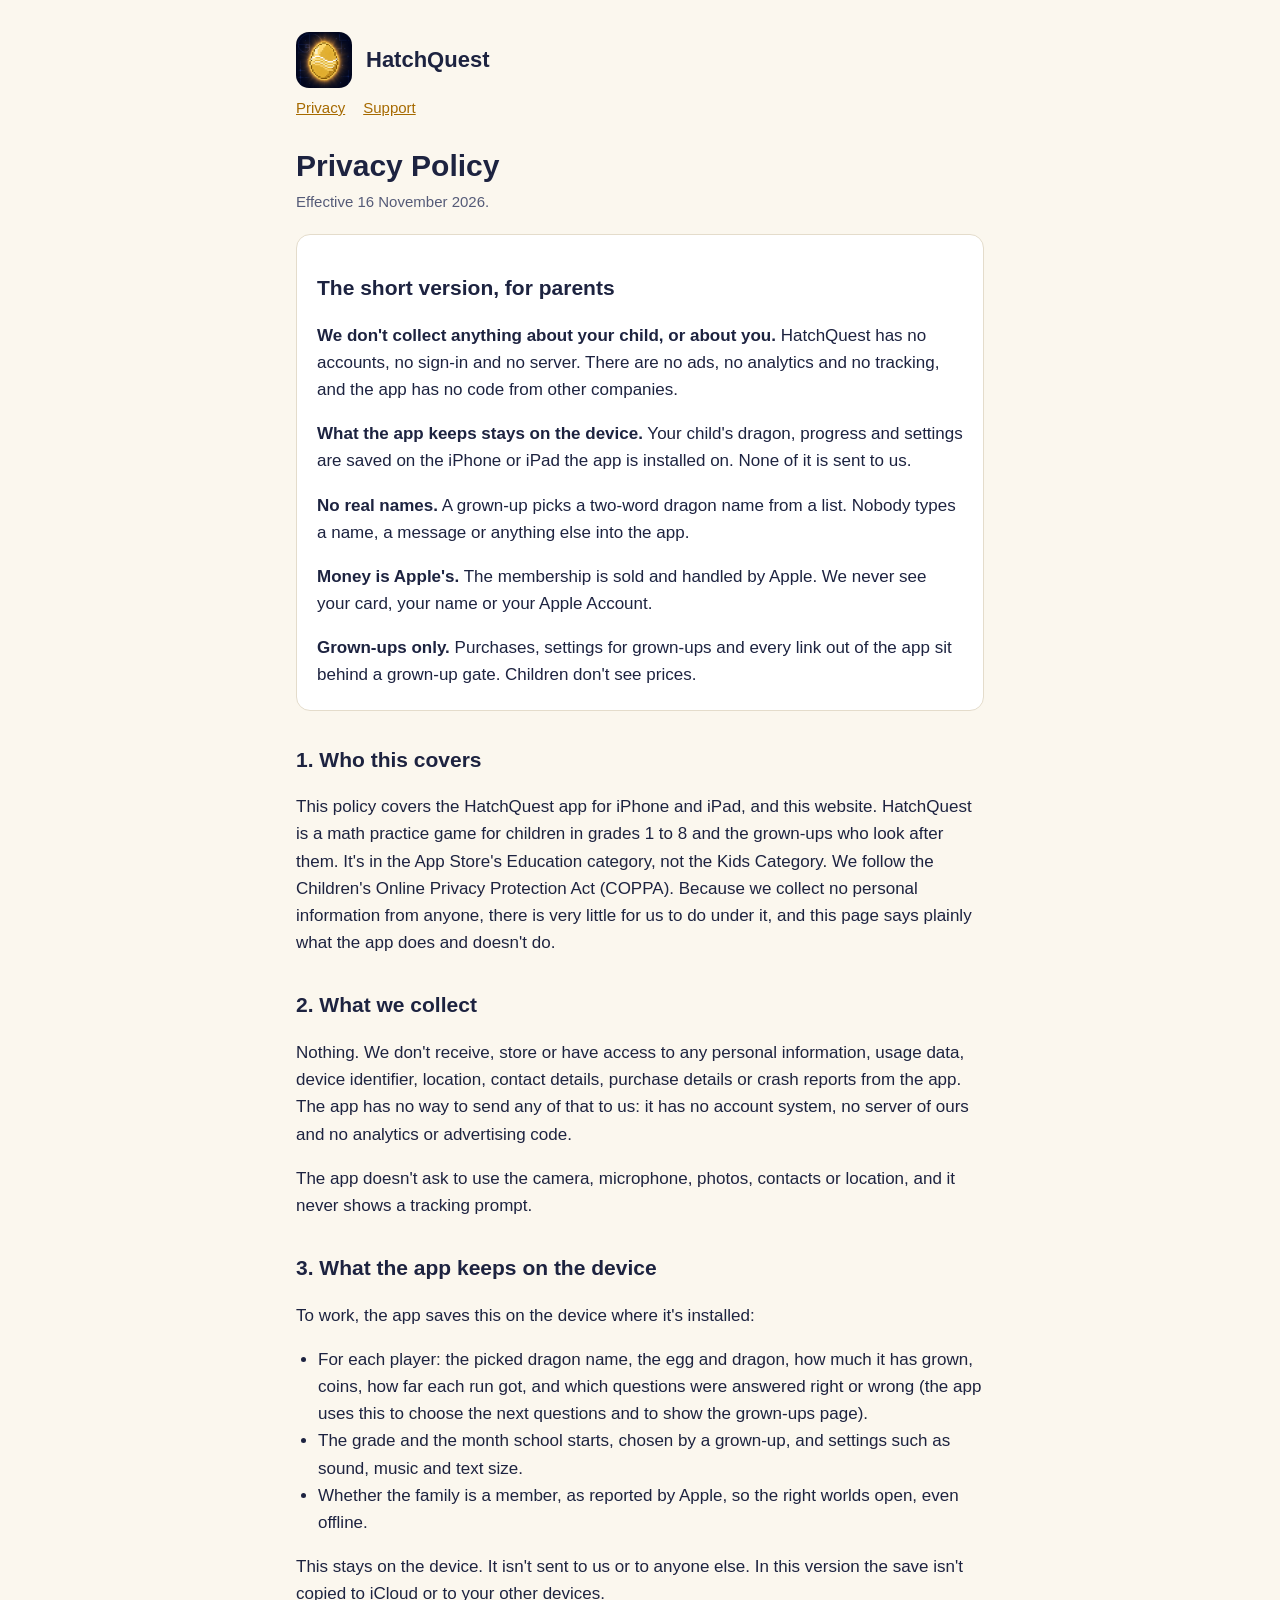
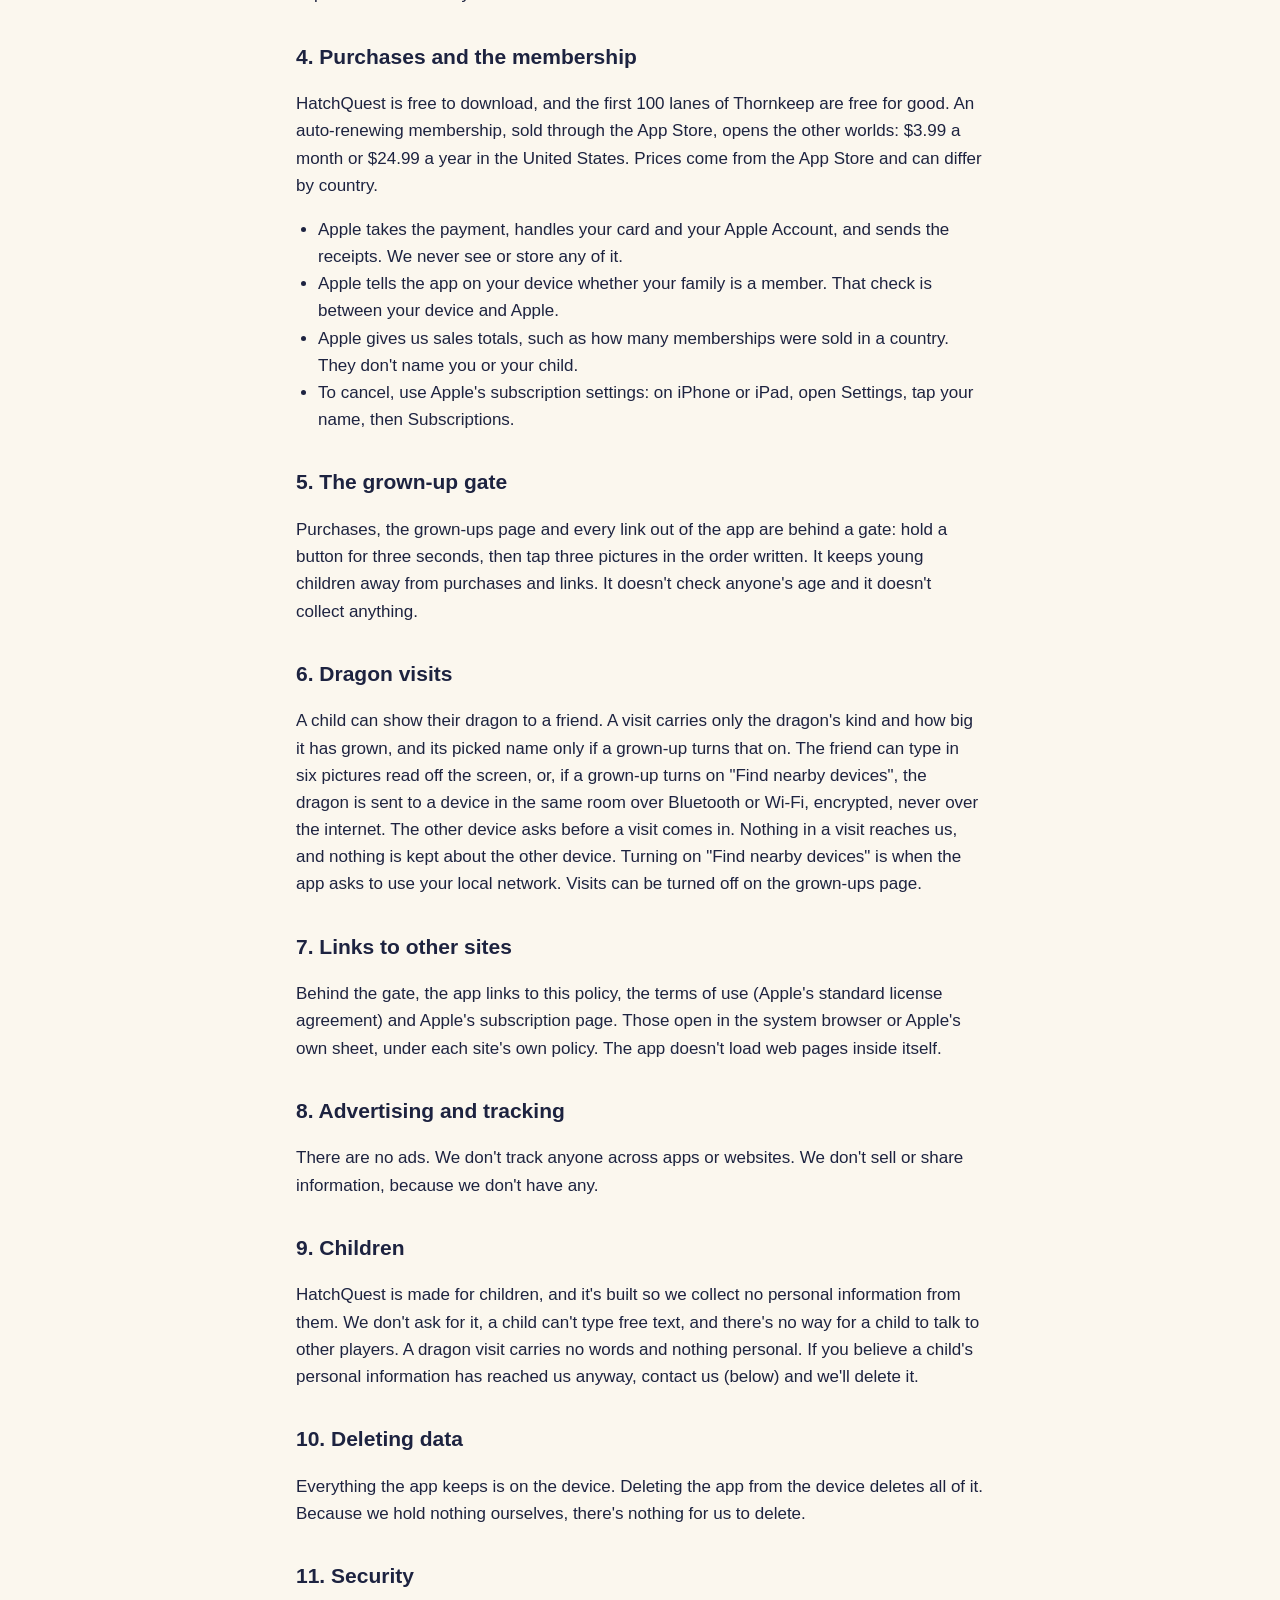
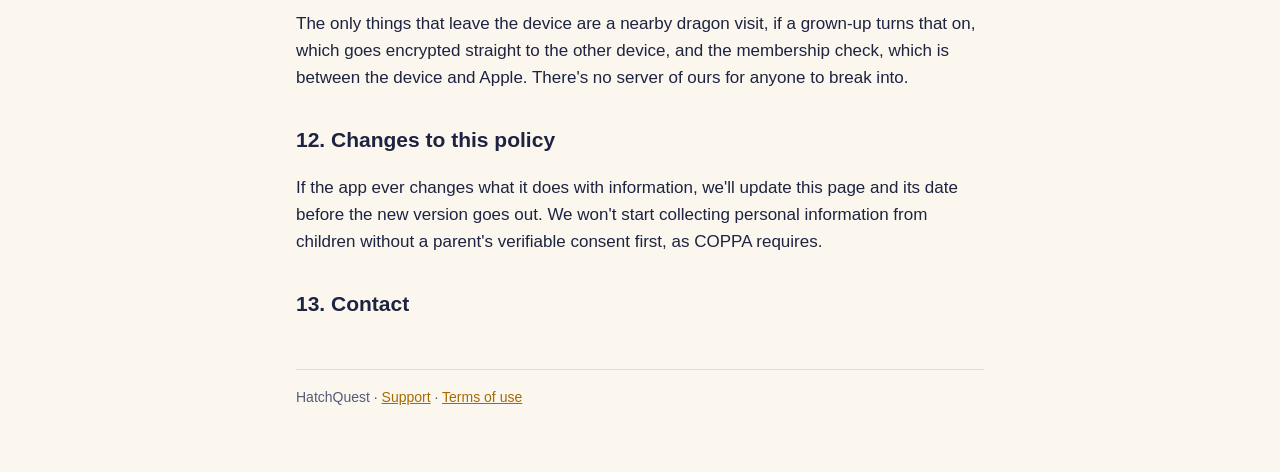
==== privacy/index.html @ 8ed1a0ce "HatchQuest website: home, privacy policy and support pages" ====
<!doctype html>
<html lang="en">
<head>
<meta charset="utf-8">
<meta name="viewport" content="width=device-width, initial-scale=1">
<title>HatchQuest Privacy Policy</title>
<link rel="icon" href="../icon.png">
<link rel="stylesheet" href="../style.css">
</head>
<body>
<main>
<header><img src="../icon.png" alt=""><a href="../">HatchQuest</a></header>
<nav><a href="../privacy/">Privacy</a><a href="../support/">Support</a></nav>

<h1>Privacy Policy</h1>
<p class="meta">Effective 16 November 2026.</p>

<div class="short">
<h2>The short version, for parents</h2>
<p><strong>We don't collect anything about your child, or about you.</strong> HatchQuest has no accounts, no sign-in and no server. There are no ads, no analytics and no tracking, and the app has no code from other companies.</p>
<p><strong>What the app keeps stays on the device.</strong> Your child's dragon, progress and settings are saved on the iPhone or iPad the app is installed on. None of it is sent to us.</p>
<p><strong>No real names.</strong> A grown-up picks a two-word dragon name from a list. Nobody types a name, a message or anything else into the app.</p>
<p><strong>Money is Apple's.</strong> The membership is sold and handled by Apple. We never see your card, your name or your Apple Account.</p>
<p><strong>Grown-ups only.</strong> Purchases, settings for grown-ups and every link out of the app sit behind a grown-up gate. Children don't see prices.</p>
</div>

<h2>1. Who this covers</h2>
<p>This policy covers the HatchQuest app for iPhone and iPad, and this website. HatchQuest is a math practice game for children in grades 1 to 8 and the grown-ups who look after them. It's in the App Store's Education category, not the Kids Category. We follow the Children's Online Privacy Protection Act (COPPA). Because we collect no personal information from anyone, there is very little for us to do under it, and this page says plainly what the app does and doesn't do.</p>

<h2>2. What we collect</h2>
<p>Nothing. We don't receive, store or have access to any personal information, usage data, device identifier, location, contact details, purchase details or crash reports from the app. The app has no way to send any of that to us: it has no account system, no server of ours and no analytics or advertising code.</p>
<p>The app doesn't ask to use the camera, microphone, photos, contacts or location, and it never shows a tracking prompt.</p>

<h2>3. What the app keeps on the device</h2>
<p>To work, the app saves this on the device where it's installed:</p>
<ul>
<li>For each player: the picked dragon name, the egg and dragon, how much it has grown, coins, how far each run got, and which questions were answered right or wrong (the app uses this to choose the next questions and to show the grown-ups page).</li>
<li>The grade and the month school starts, chosen by a grown-up, and settings such as sound, music and text size.</li>
<li>Whether the family is a member, as reported by Apple, so the right worlds open, even offline.</li>
</ul>
<p>This stays on the device. It isn't sent to us or to anyone else. In this version the save isn't copied to iCloud or to your other devices.</p>

<h2>4. Purchases and the membership</h2>
<p>HatchQuest is free to download, and the first 100 lanes of Thornkeep are free for good. An auto-renewing membership, sold through the App Store, opens the other worlds: $3.99 a month or $24.99 a year in the United States. Prices come from the App Store and can differ by country.</p>
<ul>
<li>Apple takes the payment, handles your card and your Apple Account, and sends the receipts. We never see or store any of it.</li>
<li>Apple tells the app on your device whether your family is a member. That check is between your device and Apple.</li>
<li>Apple gives us sales totals, such as how many memberships were sold in a country. They don't name you or your child.</li>
<li>To cancel, use Apple's subscription settings: on iPhone or iPad, open Settings, tap your name, then Subscriptions.</li>
</ul>

<h2>5. The grown-up gate</h2>
<p>Purchases, the grown-ups page and every link out of the app are behind a gate: hold a button for three seconds, then tap three pictures in the order written. It keeps young children away from purchases and links. It doesn't check anyone's age and it doesn't collect anything.</p>

<h2>6. Dragon visits</h2>
<p>A child can show their dragon to a friend. A visit carries only the dragon's kind and how big it has grown, and its picked name only if a grown-up turns that on. The friend can type in six pictures read off the screen, or, if a grown-up turns on "Find nearby devices", the dragon is sent to a device in the same room over Bluetooth or Wi-Fi, encrypted, never over the internet. The other device asks before a visit comes in. Nothing in a visit reaches us, and nothing is kept about the other device. Turning on "Find nearby devices" is when the app asks to use your local network. Visits can be turned off on the grown-ups page.</p>

<h2>7. Links to other sites</h2>
<p>Behind the gate, the app links to this policy, the terms of use (Apple's standard license agreement) and Apple's subscription page. Those open in the system browser or Apple's own sheet, under each site's own policy. The app doesn't load web pages inside itself.</p>

<h2>8. Advertising and tracking</h2>
<p>There are no ads. We don't track anyone across apps or websites. We don't sell or share information, because we don't have any.</p>

<h2>9. Children</h2>
<p>HatchQuest is made for children, and it's built so we collect no personal information from them. We don't ask for it, a child can't type free text, and there's no way for a child to talk to other players. A dragon visit carries no words and nothing personal. If you believe a child's personal information has reached us anyway, contact us (below) and we'll delete it.</p>

<h2>10. Deleting data</h2>
<p>Everything the app keeps is on the device. Deleting the app from the device deletes all of it. Because we hold nothing ourselves, there's nothing for us to delete.</p>

<h2>11. Security</h2>
<p>The only things that leave the device are a nearby dragon visit, if a grown-up turns that on, which goes encrypted straight to the other device, and the membership check, which is between the device and Apple. There's no server of ours for anyone to break into.</p>

<h2>12. Changes to this policy</h2>
<p>If the app ever changes what it does with information, we'll update this page and its date before the new version goes out. We won't start collecting personal information from children without a parent's verifiable consent first, as COPPA requires.</p>

<h2>13. Contact</h2>
<!-- TODO before App Store submission: the board's contact email goes here and on the support page. -->

<footer>HatchQuest · <a href="../support/">Support</a> · <a href="https://www.apple.com/legal/internet-services/itunes/dev/stdeula/">Terms of use</a></footer>
</main>
</body>
</html>
---- style.css ----
:root {
  --bg: #fbf7ee;
  --ink: #1d2340;
  --dim: #555b78;
  --line: #e4dccb;
  --gold: #a66a00;
  --card: #ffffff;
}
@media (prefers-color-scheme: dark) {
  :root {
    --bg: #161a30;
    --ink: #eef0fa;
    --dim: #a9aec8;
    --line: #2c3256;
    --gold: #f2c14e;
    --card: #1d2340;
  }
}
* { box-sizing: border-box; }
body {
  margin: 0;
  background: var(--bg);
  color: var(--ink);
  font: 17px/1.6 -apple-system, BlinkMacSystemFont, "Segoe UI", Roboto, Helvetica, Arial, sans-serif;
}
main { max-width: 720px; margin: 0 auto; padding: 32px 16px 64px; }
header { display: flex; align-items: center; gap: 14px; margin-bottom: 8px; }
header img { width: 56px; height: 56px; border-radius: 13px; }
header a { color: inherit; text-decoration: none; font-weight: 700; font-size: 22px; }
nav { display: flex; gap: 18px; margin: 8px 0 28px; font-size: 15px; }
nav a { color: var(--gold); }
h1 { font-size: 30px; line-height: 1.2; margin: 0 0 6px; }
h2 { font-size: 21px; margin: 32px 0 6px; }
.meta { color: var(--dim); font-size: 15px; margin: 0 0 20px; }
.short { background: var(--card); border: 1px solid var(--line); border-radius: 14px; padding: 4px 20px; }
a { color: var(--gold); }
ul { padding-left: 22px; }
footer { margin-top: 48px; padding-top: 16px; border-top: 1px solid var(--line); color: var(--dim); font-size: 14px; }
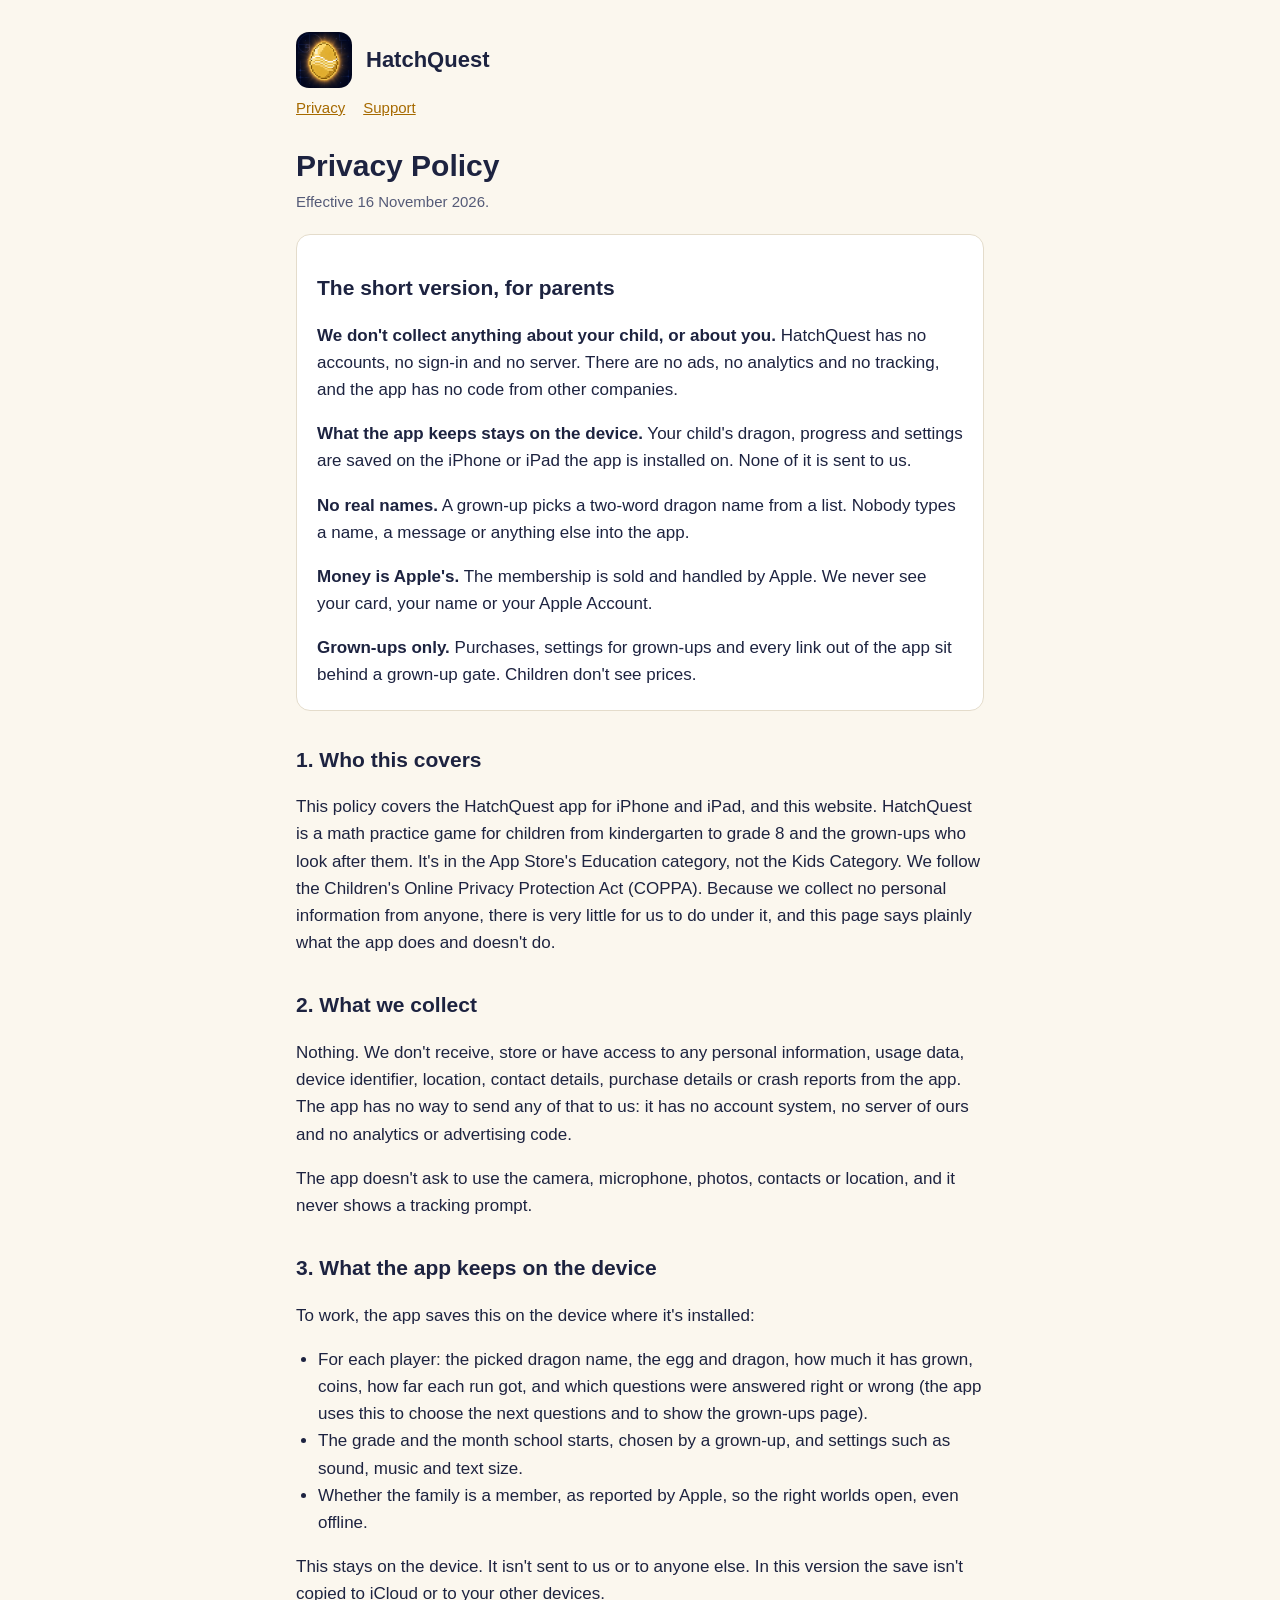
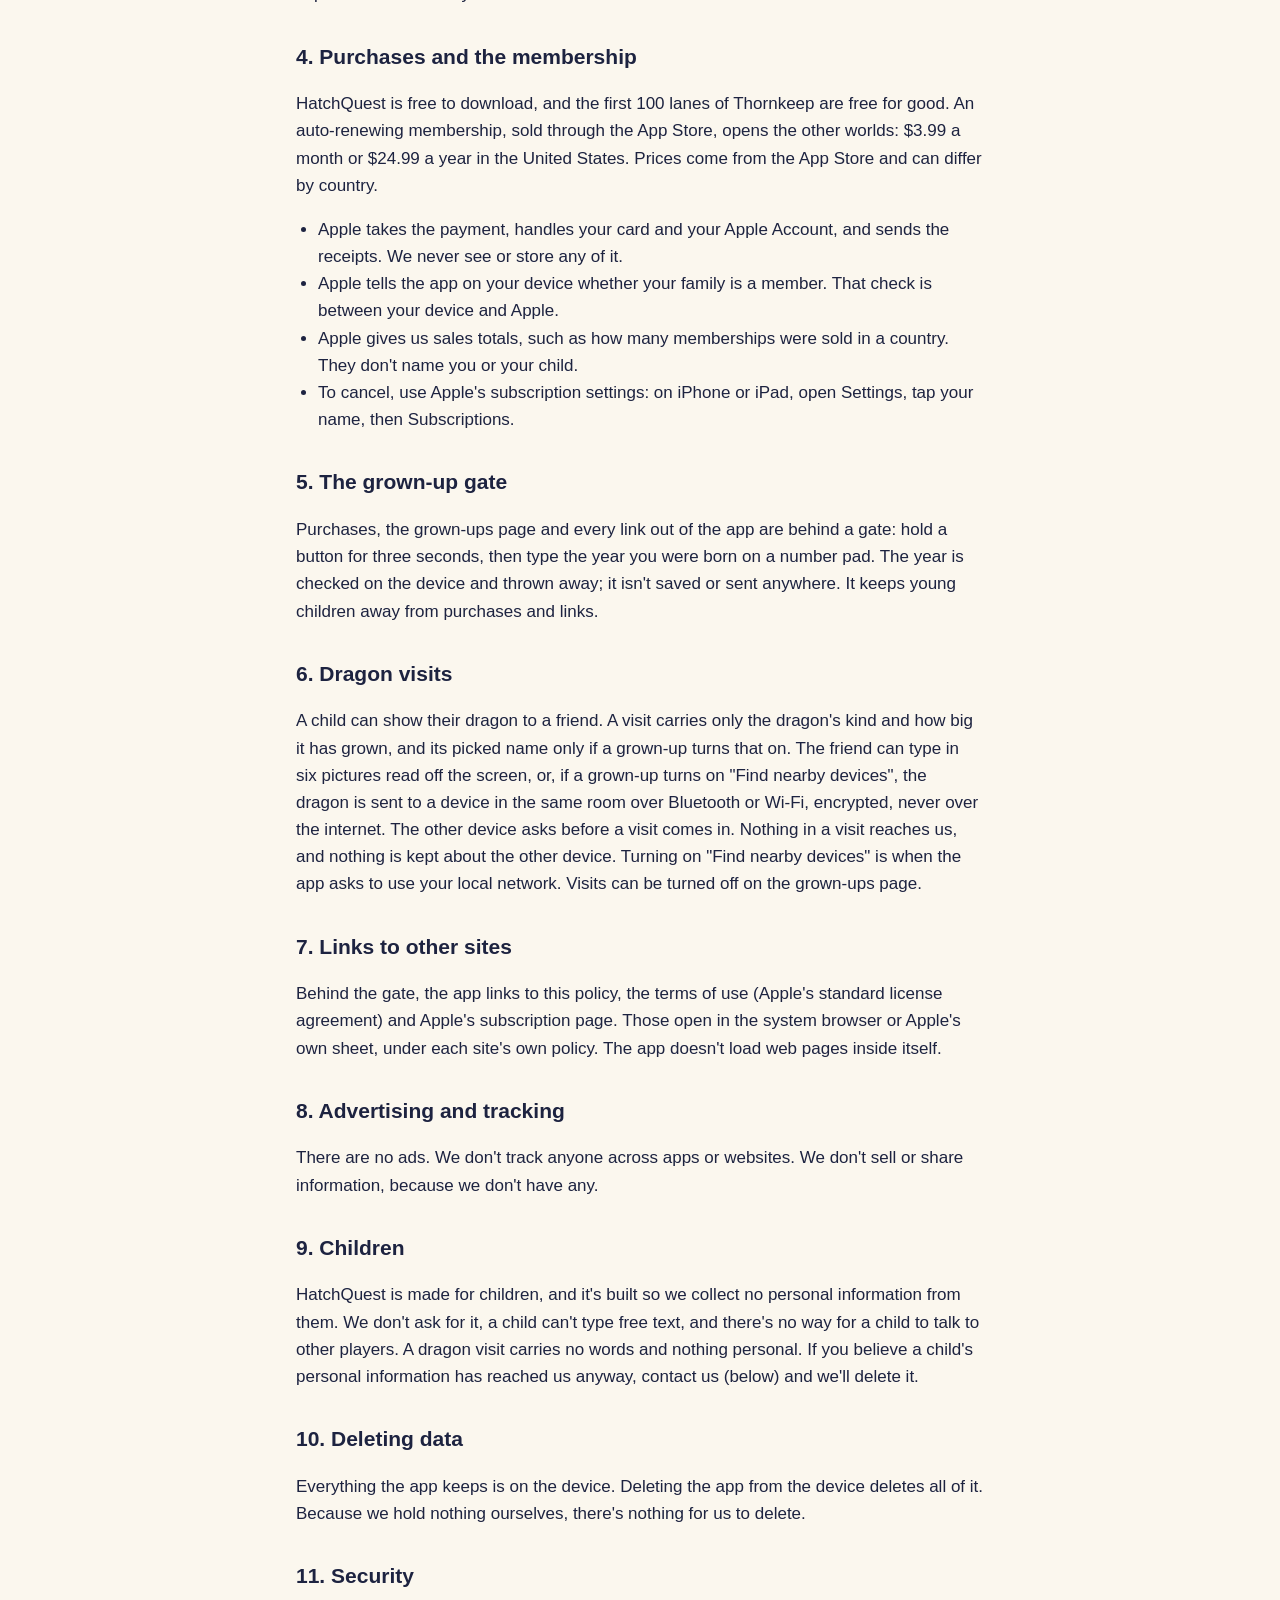
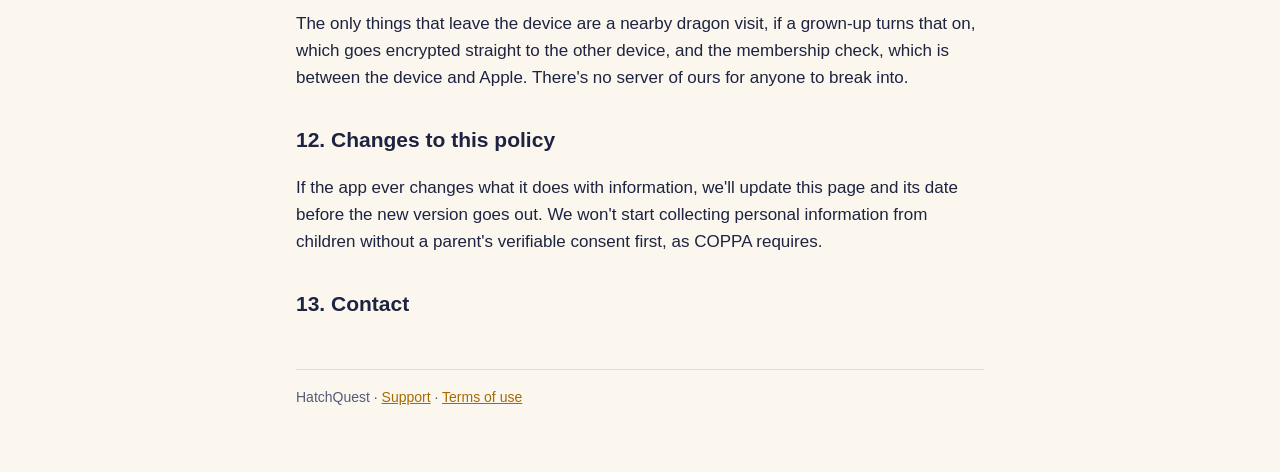
==== commit a26472d8: "Kindergarten to grade 8, and the gate asks a birth year Co-Authored-By: Claude Opus 5.5 <noreply@ant" ====
--- a/privacy/index.html
+++ b/privacy/index.html
@@ -25,7 +25,7 @@
 </div>
 
 <h2>1. Who this covers</h2>
-<p>This policy covers the HatchQuest app for iPhone and iPad, and this website. HatchQuest is a math practice game for children in grades 1 to 8 and the grown-ups who look after them. It's in the App Store's Education category, not the Kids Category. We follow the Children's Online Privacy Protection Act (COPPA). Because we collect no personal information from anyone, there is very little for us to do under it, and this page says plainly what the app does and doesn't do.</p>
+<p>This policy covers the HatchQuest app for iPhone and iPad, and this website. HatchQuest is a math practice game for children from kindergarten to grade 8 and the grown-ups who look after them. It's in the App Store's Education category, not the Kids Category. We follow the Children's Online Privacy Protection Act (COPPA). Because we collect no personal information from anyone, there is very little for us to do under it, and this page says plainly what the app does and doesn't do.</p>
 
 <h2>2. What we collect</h2>
 <p>Nothing. We don't receive, store or have access to any personal information, usage data, device identifier, location, contact details, purchase details or crash reports from the app. The app has no way to send any of that to us: it has no account system, no server of ours and no analytics or advertising code.</p>
@@ -50,7 +50,7 @@
 </ul>
 
 <h2>5. The grown-up gate</h2>
-<p>Purchases, the grown-ups page and every link out of the app are behind a gate: hold a button for three seconds, then tap three pictures in the order written. It keeps young children away from purchases and links. It doesn't check anyone's age and it doesn't collect anything.</p>
+<p>Purchases, the grown-ups page and every link out of the app are behind a gate: hold a button for three seconds, then type the year you were born on a number pad. The year is checked on the device and thrown away; it isn't saved or sent anywhere. It keeps young children away from purchases and links.</p>
 
 <h2>6. Dragon visits</h2>
 <p>A child can show their dragon to a friend. A visit carries only the dragon's kind and how big it has grown, and its picked name only if a grown-up turns that on. The friend can type in six pictures read off the screen, or, if a grown-up turns on "Find nearby devices", the dragon is sent to a device in the same room over Bluetooth or Wi-Fi, encrypted, never over the internet. The other device asks before a visit comes in. Nothing in a visit reaches us, and nothing is kept about the other device. Turning on "Find nearby devices" is when the app asks to use your local network. Visits can be turned off on the grown-ups page.</p>
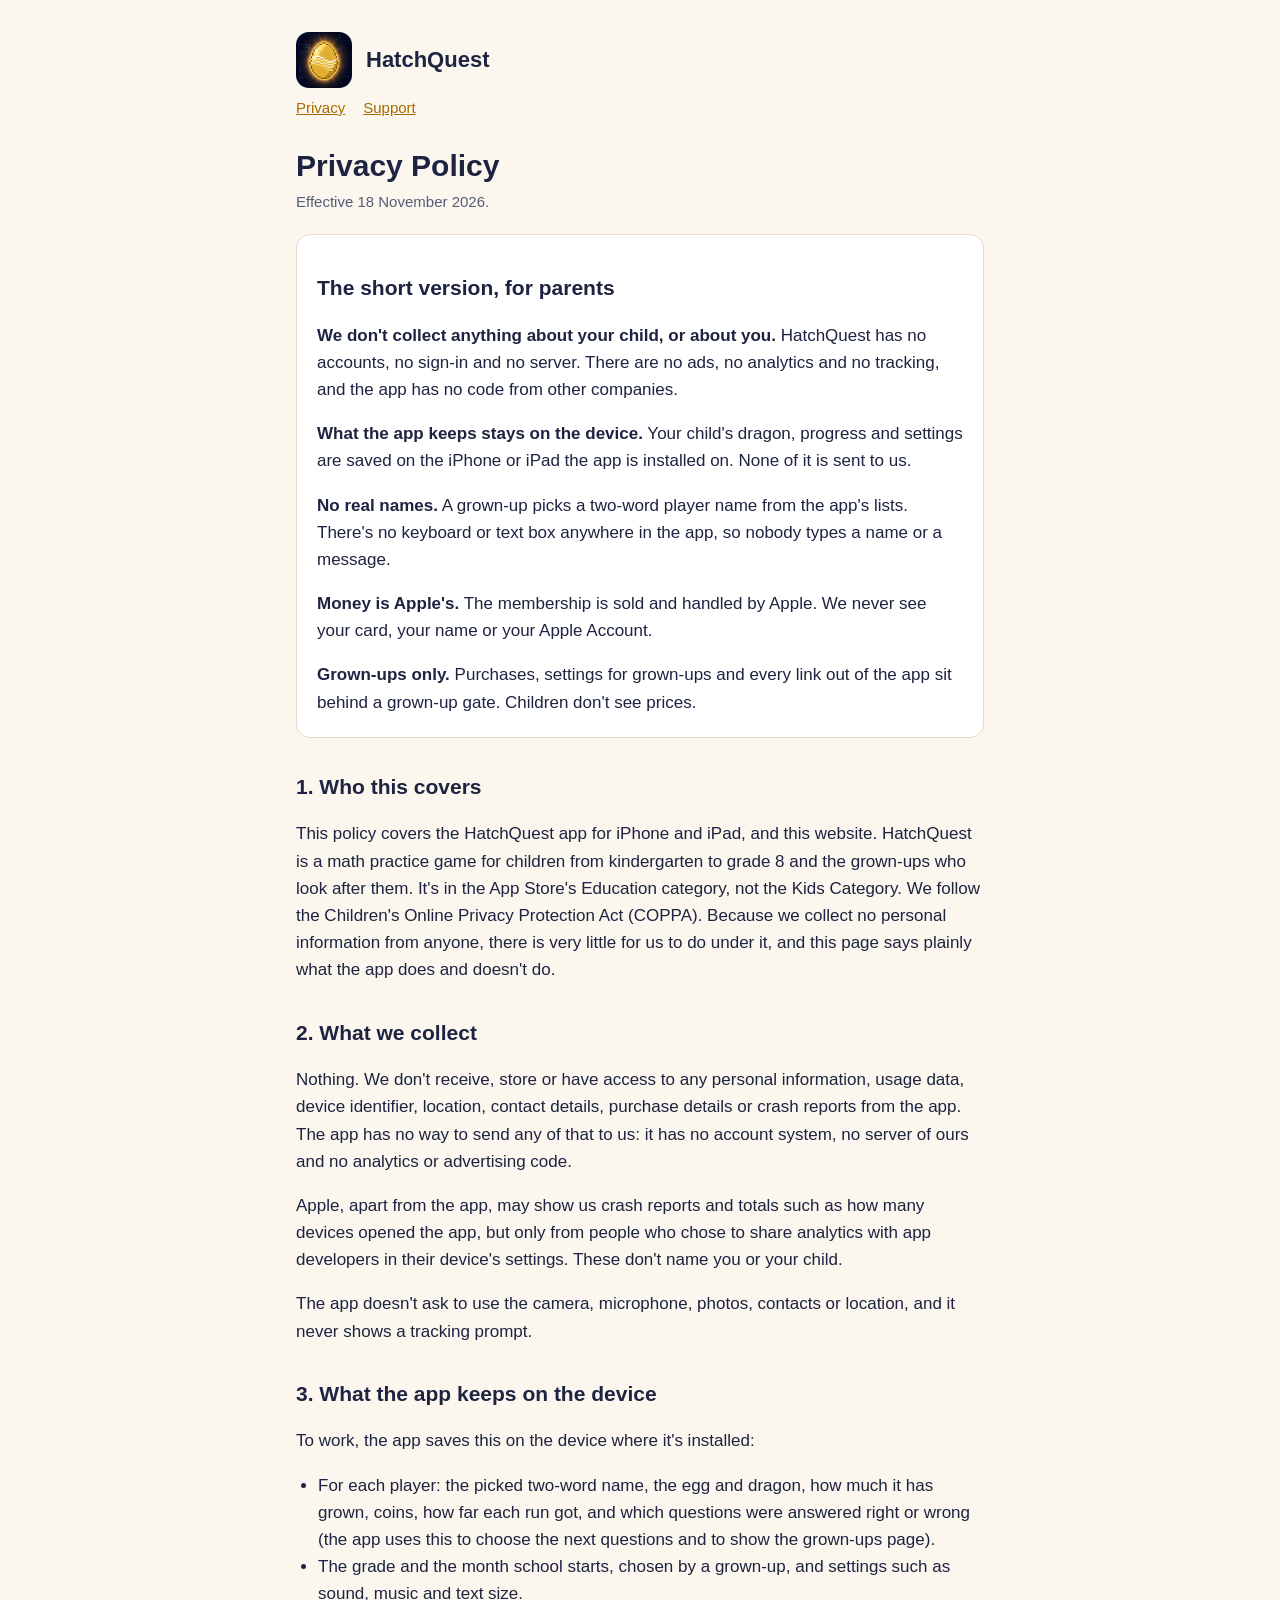
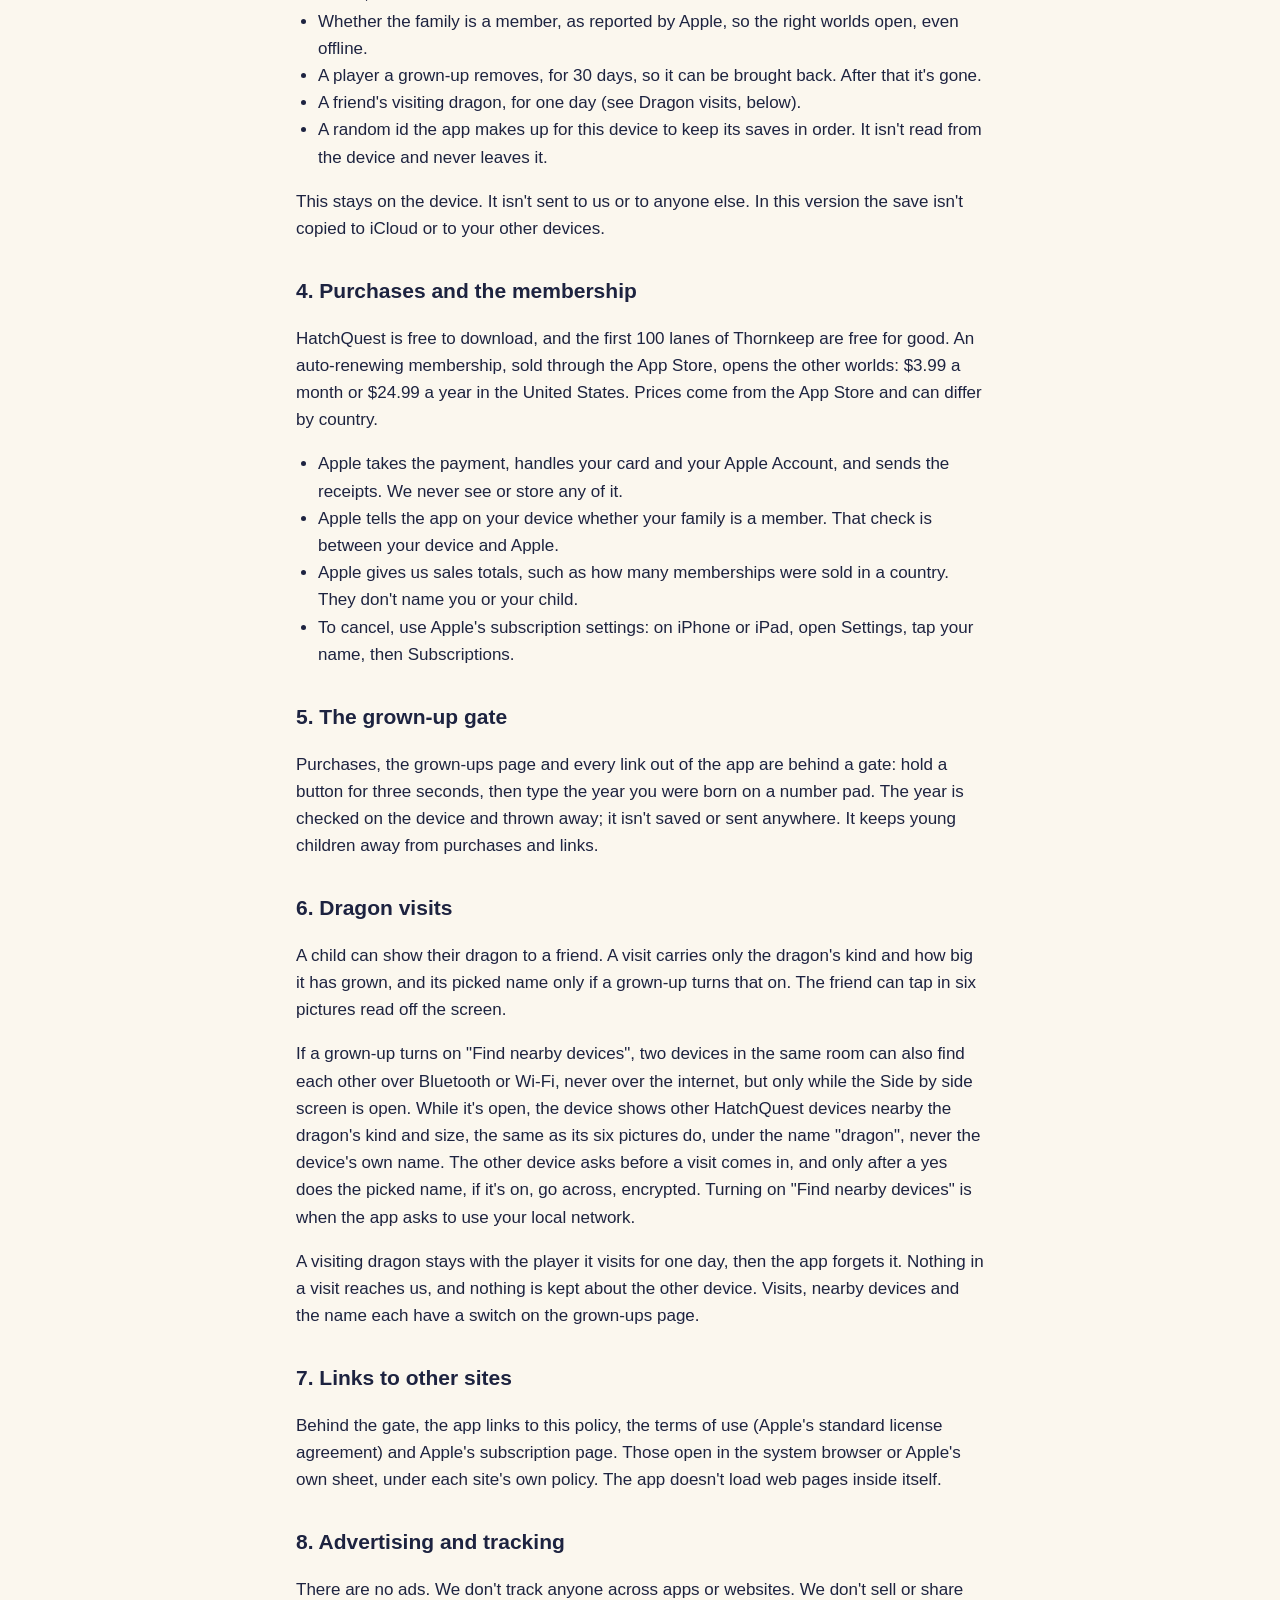
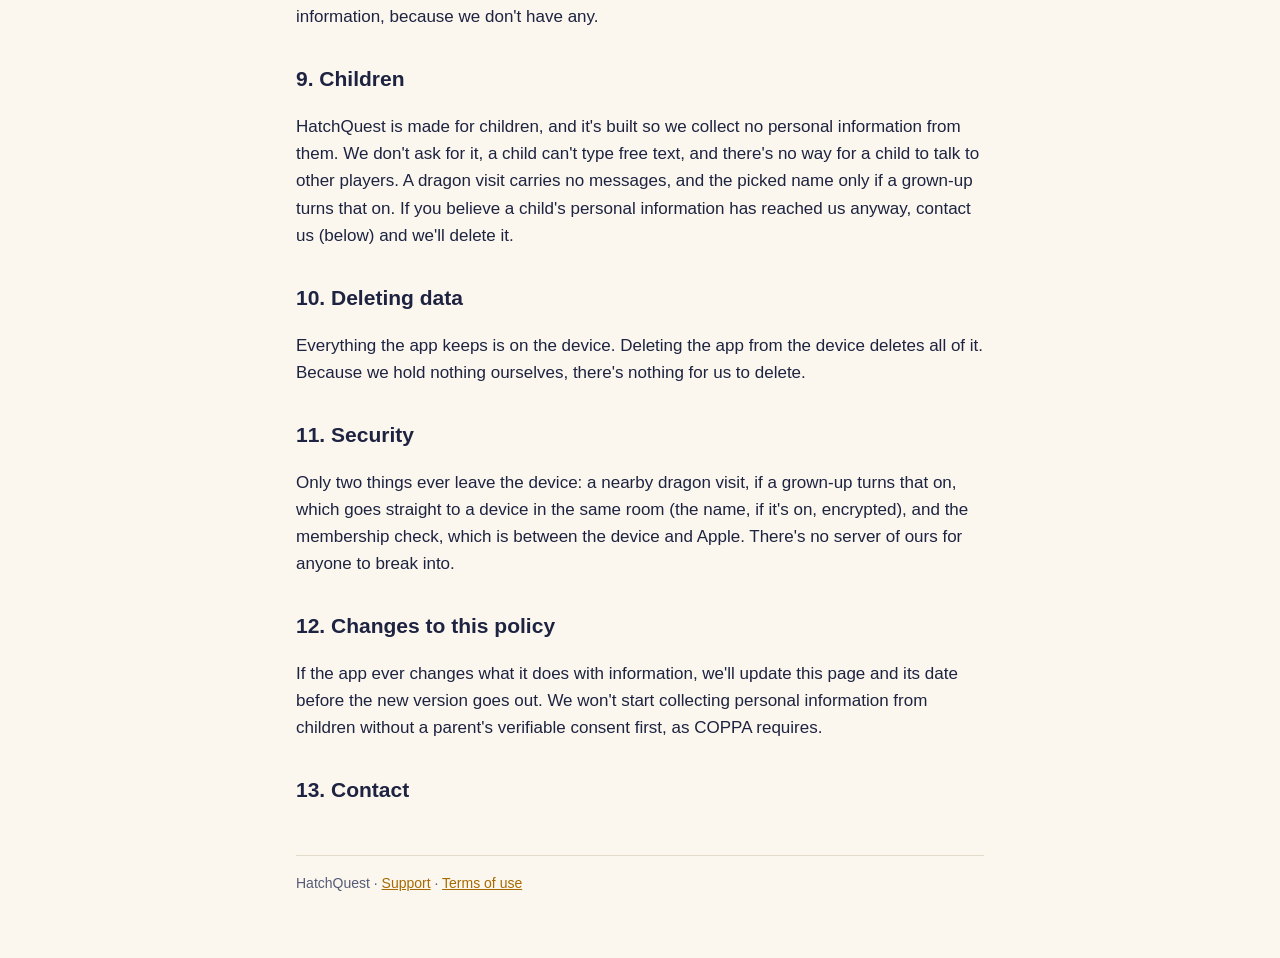
==== commit 016cfdee: "Privacy policy, 18 Nov: says what the app does, line by line" ====
--- a/privacy/index.html
+++ b/privacy/index.html
@@ -13,13 +13,13 @@
 <nav><a href="../privacy/">Privacy</a><a href="../support/">Support</a></nav>
 
 <h1>Privacy Policy</h1>
-<p class="meta">Effective 16 November 2026.</p>
+<p class="meta">Effective 18 November 2026.</p>
 
 <div class="short">
 <h2>The short version, for parents</h2>
 <p><strong>We don't collect anything about your child, or about you.</strong> HatchQuest has no accounts, no sign-in and no server. There are no ads, no analytics and no tracking, and the app has no code from other companies.</p>
 <p><strong>What the app keeps stays on the device.</strong> Your child's dragon, progress and settings are saved on the iPhone or iPad the app is installed on. None of it is sent to us.</p>
-<p><strong>No real names.</strong> A grown-up picks a two-word dragon name from a list. Nobody types a name, a message or anything else into the app.</p>
+<p><strong>No real names.</strong> A grown-up picks a two-word player name from the app's lists. There's no keyboard or text box anywhere in the app, so nobody types a name or a message.</p>
 <p><strong>Money is Apple's.</strong> The membership is sold and handled by Apple. We never see your card, your name or your Apple Account.</p>
 <p><strong>Grown-ups only.</strong> Purchases, settings for grown-ups and every link out of the app sit behind a grown-up gate. Children don't see prices.</p>
 </div>
@@ -29,14 +29,18 @@
 
 <h2>2. What we collect</h2>
 <p>Nothing. We don't receive, store or have access to any personal information, usage data, device identifier, location, contact details, purchase details or crash reports from the app. The app has no way to send any of that to us: it has no account system, no server of ours and no analytics or advertising code.</p>
+<p>Apple, apart from the app, may show us crash reports and totals such as how many devices opened the app, but only from people who chose to share analytics with app developers in their device's settings. These don't name you or your child.</p>
 <p>The app doesn't ask to use the camera, microphone, photos, contacts or location, and it never shows a tracking prompt.</p>
 
 <h2>3. What the app keeps on the device</h2>
 <p>To work, the app saves this on the device where it's installed:</p>
 <ul>
-<li>For each player: the picked dragon name, the egg and dragon, how much it has grown, coins, how far each run got, and which questions were answered right or wrong (the app uses this to choose the next questions and to show the grown-ups page).</li>
+<li>For each player: the picked two-word name, the egg and dragon, how much it has grown, coins, how far each run got, and which questions were answered right or wrong (the app uses this to choose the next questions and to show the grown-ups page).</li>
 <li>The grade and the month school starts, chosen by a grown-up, and settings such as sound, music and text size.</li>
 <li>Whether the family is a member, as reported by Apple, so the right worlds open, even offline.</li>
+<li>A player a grown-up removes, for 30 days, so it can be brought back. After that it's gone.</li>
+<li>A friend's visiting dragon, for one day (see Dragon visits, below).</li>
+<li>A random id the app makes up for this device to keep its saves in order. It isn't read from the device and never leaves it.</li>
 </ul>
 <p>This stays on the device. It isn't sent to us or to anyone else. In this version the save isn't copied to iCloud or to your other devices.</p>
 
@@ -53,7 +57,9 @@
 <p>Purchases, the grown-ups page and every link out of the app are behind a gate: hold a button for three seconds, then type the year you were born on a number pad. The year is checked on the device and thrown away; it isn't saved or sent anywhere. It keeps young children away from purchases and links.</p>
 
 <h2>6. Dragon visits</h2>
-<p>A child can show their dragon to a friend. A visit carries only the dragon's kind and how big it has grown, and its picked name only if a grown-up turns that on. The friend can type in six pictures read off the screen, or, if a grown-up turns on "Find nearby devices", the dragon is sent to a device in the same room over Bluetooth or Wi-Fi, encrypted, never over the internet. The other device asks before a visit comes in. Nothing in a visit reaches us, and nothing is kept about the other device. Turning on "Find nearby devices" is when the app asks to use your local network. Visits can be turned off on the grown-ups page.</p>
+<p>A child can show their dragon to a friend. A visit carries only the dragon's kind and how big it has grown, and its picked name only if a grown-up turns that on. The friend can tap in six pictures read off the screen.</p>
+<p>If a grown-up turns on "Find nearby devices", two devices in the same room can also find each other over Bluetooth or Wi-Fi, never over the internet, but only while the Side by side screen is open. While it's open, the device shows other HatchQuest devices nearby the dragon's kind and size, the same as its six pictures do, under the name "dragon", never the device's own name. The other device asks before a visit comes in, and only after a yes does the picked name, if it's on, go across, encrypted. Turning on "Find nearby devices" is when the app asks to use your local network.</p>
+<p>A visiting dragon stays with the player it visits for one day, then the app forgets it. Nothing in a visit reaches us, and nothing is kept about the other device. Visits, nearby devices and the name each have a switch on the grown-ups page.</p>
 
 <h2>7. Links to other sites</h2>
 <p>Behind the gate, the app links to this policy, the terms of use (Apple's standard license agreement) and Apple's subscription page. Those open in the system browser or Apple's own sheet, under each site's own policy. The app doesn't load web pages inside itself.</p>
@@ -62,13 +68,13 @@
 <p>There are no ads. We don't track anyone across apps or websites. We don't sell or share information, because we don't have any.</p>
 
 <h2>9. Children</h2>
-<p>HatchQuest is made for children, and it's built so we collect no personal information from them. We don't ask for it, a child can't type free text, and there's no way for a child to talk to other players. A dragon visit carries no words and nothing personal. If you believe a child's personal information has reached us anyway, contact us (below) and we'll delete it.</p>
+<p>HatchQuest is made for children, and it's built so we collect no personal information from them. We don't ask for it, a child can't type free text, and there's no way for a child to talk to other players. A dragon visit carries no messages, and the picked name only if a grown-up turns that on. If you believe a child's personal information has reached us anyway, contact us (below) and we'll delete it.</p>
 
 <h2>10. Deleting data</h2>
 <p>Everything the app keeps is on the device. Deleting the app from the device deletes all of it. Because we hold nothing ourselves, there's nothing for us to delete.</p>
 
 <h2>11. Security</h2>
-<p>The only things that leave the device are a nearby dragon visit, if a grown-up turns that on, which goes encrypted straight to the other device, and the membership check, which is between the device and Apple. There's no server of ours for anyone to break into.</p>
+<p>Only two things ever leave the device: a nearby dragon visit, if a grown-up turns that on, which goes straight to a device in the same room (the name, if it's on, encrypted), and the membership check, which is between the device and Apple. There's no server of ours for anyone to break into.</p>
 
 <h2>12. Changes to this policy</h2>
 <p>If the app ever changes what it does with information, we'll update this page and its date before the new version goes out. We won't start collecting personal information from children without a parent's verifiable consent first, as COPPA requires.</p>
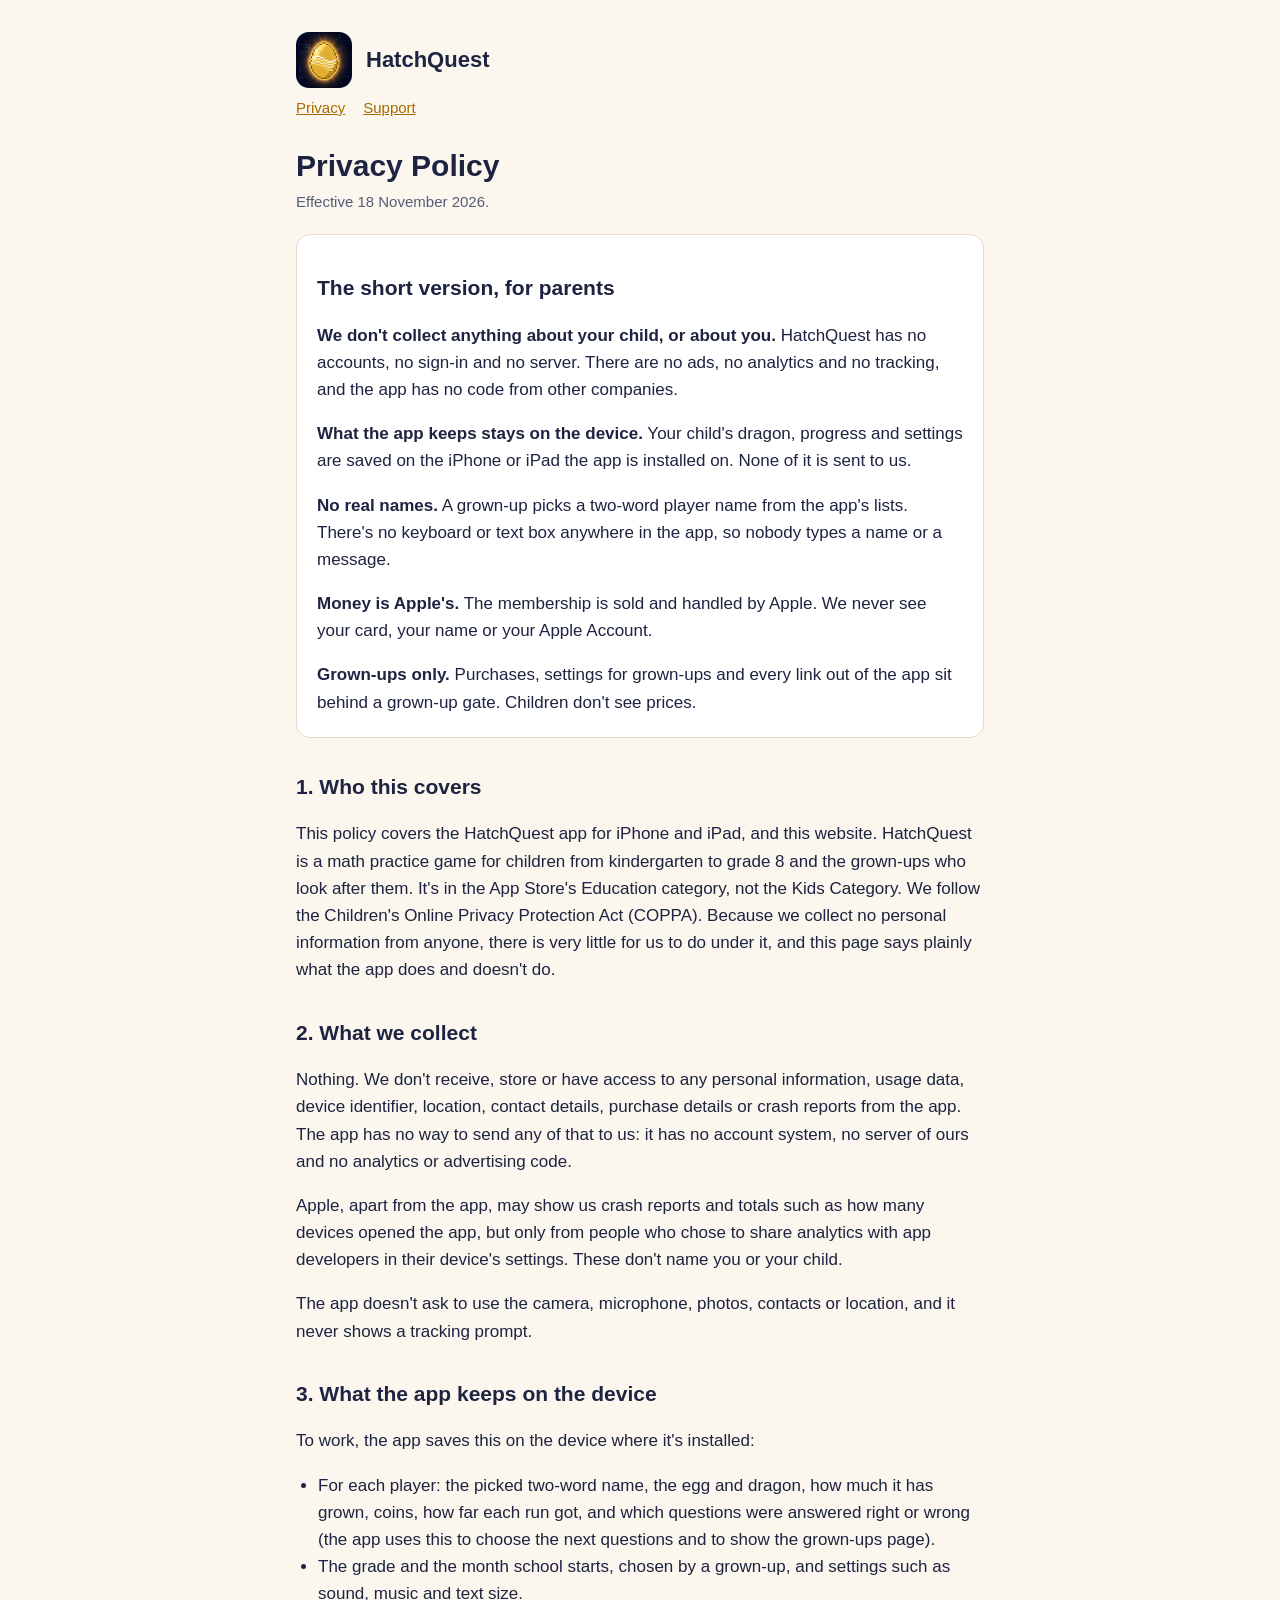
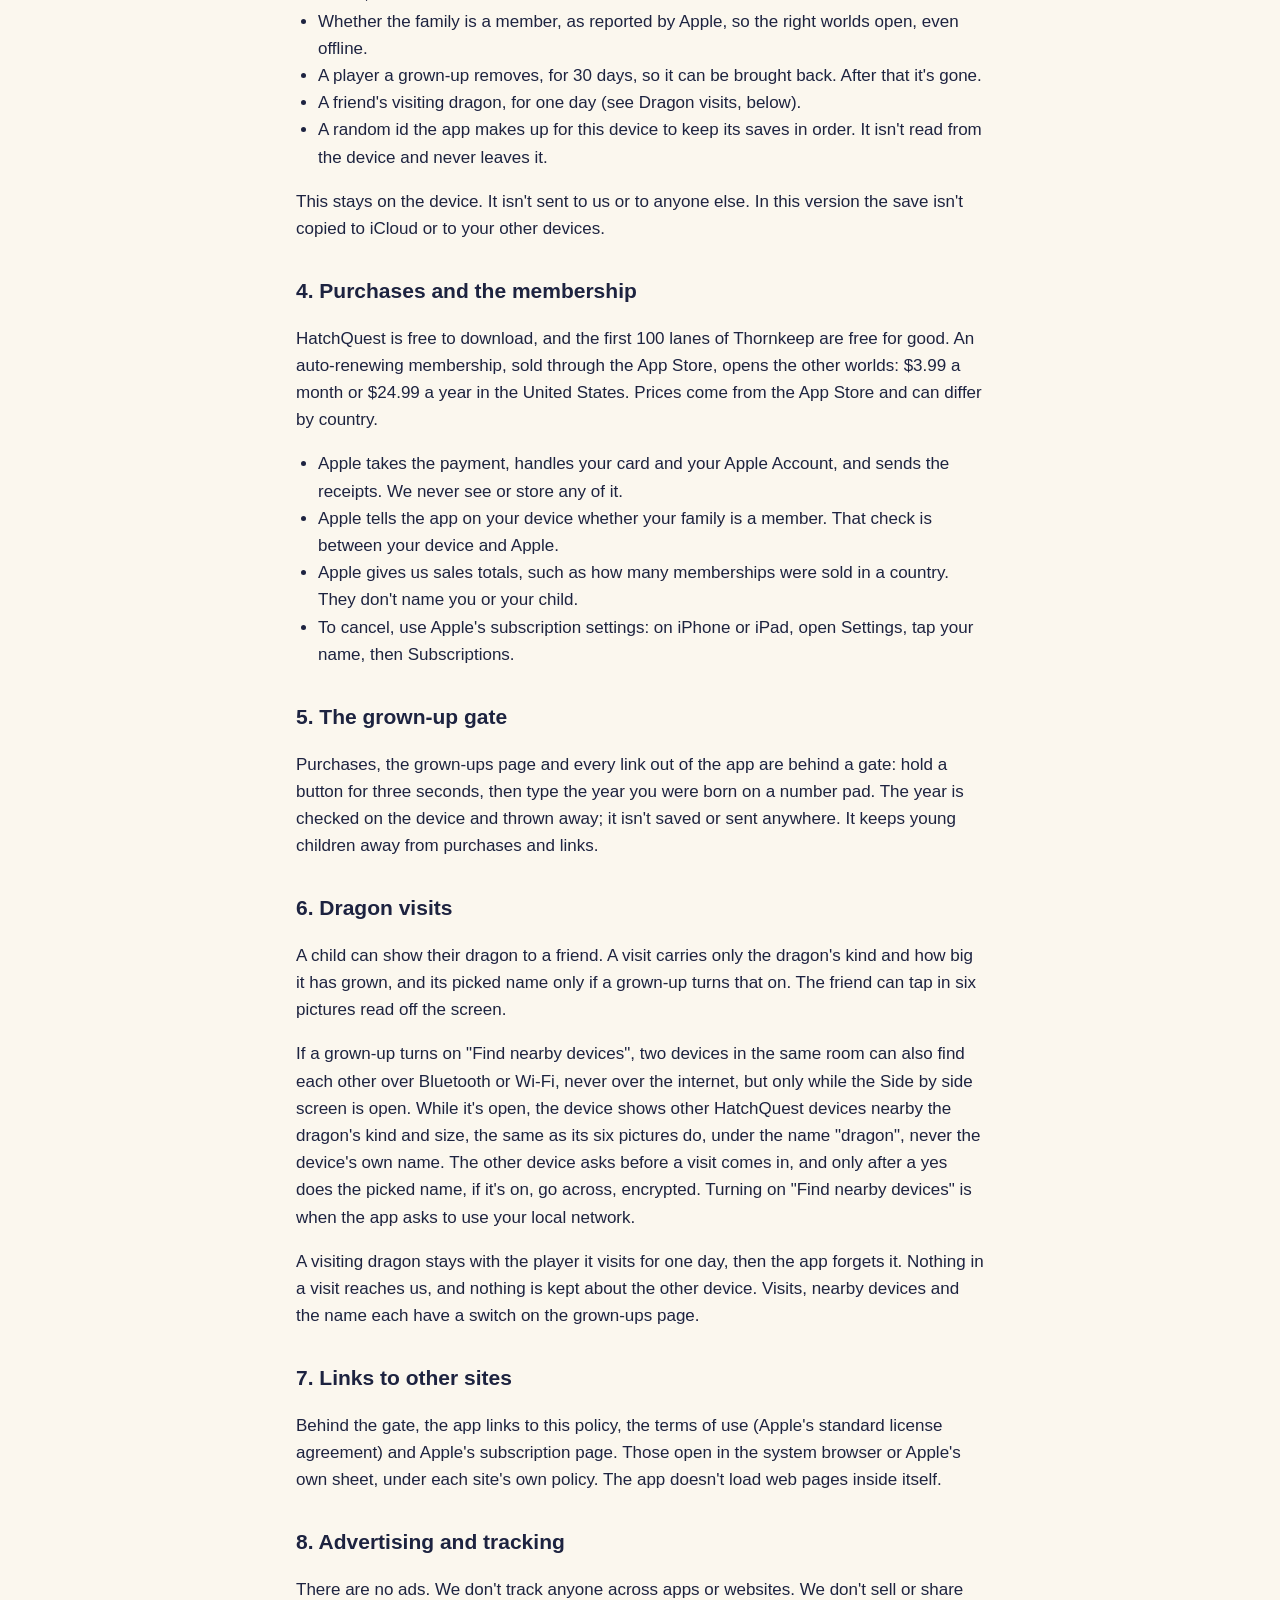
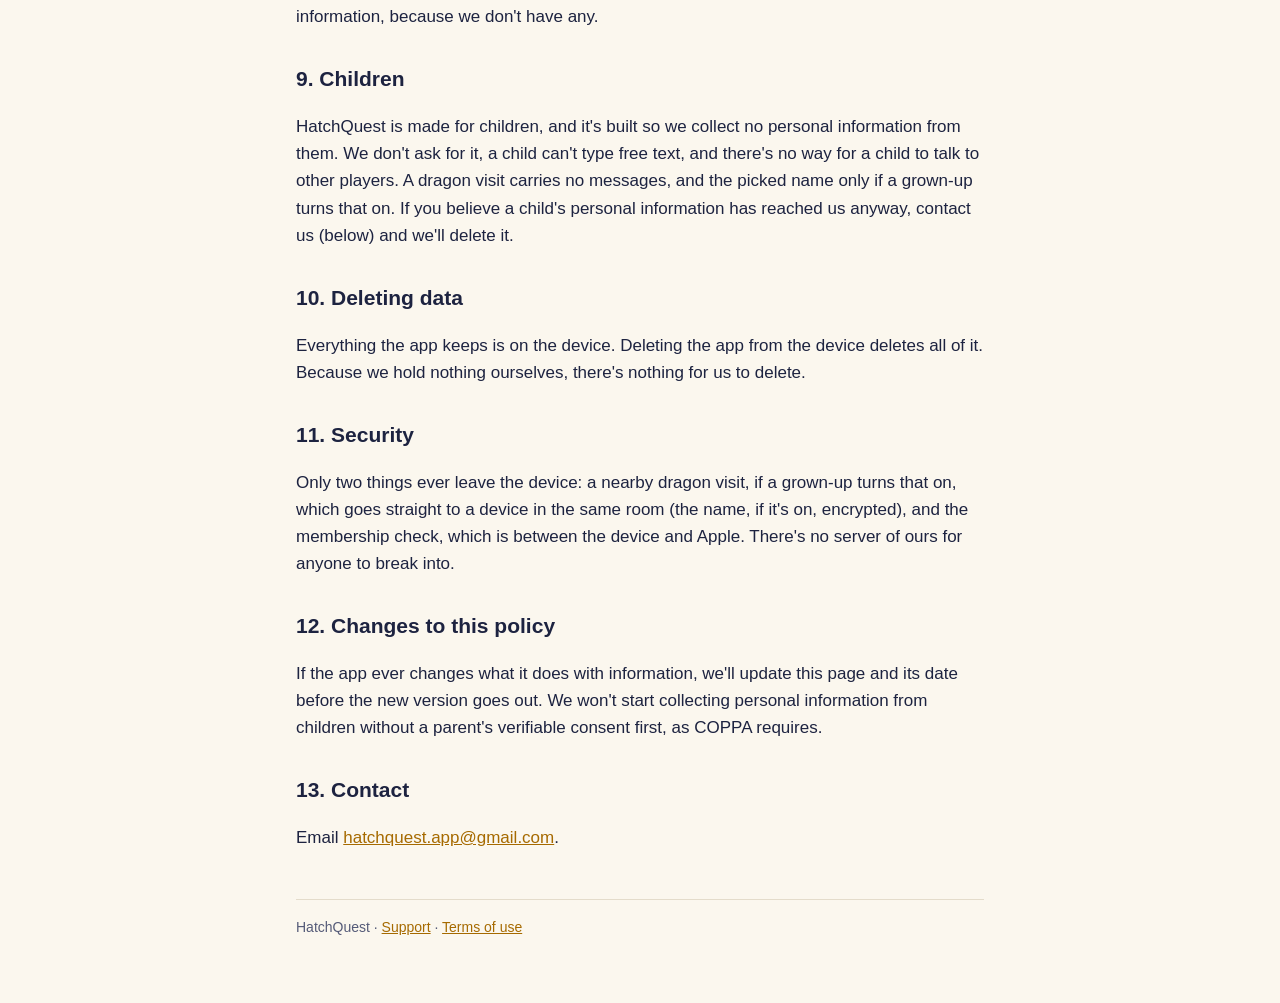
==== commit 9a222b4e: "The contact address on the support and privacy pages" ====
--- a/privacy/index.html
+++ b/privacy/index.html
@@ -80,7 +80,7 @@
 <p>If the app ever changes what it does with information, we'll update this page and its date before the new version goes out. We won't start collecting personal information from children without a parent's verifiable consent first, as COPPA requires.</p>
 
 <h2>13. Contact</h2>
-<!-- TODO before App Store submission: the board's contact email goes here and on the support page. -->
+<p>Email <a href="mailto:hatchquest.app@gmail.com">hatchquest.app@gmail.com</a>.</p>
 
 <footer>HatchQuest · <a href="../support/">Support</a> · <a href="https://www.apple.com/legal/internet-services/itunes/dev/stdeula/">Terms of use</a></footer>
 </main>
